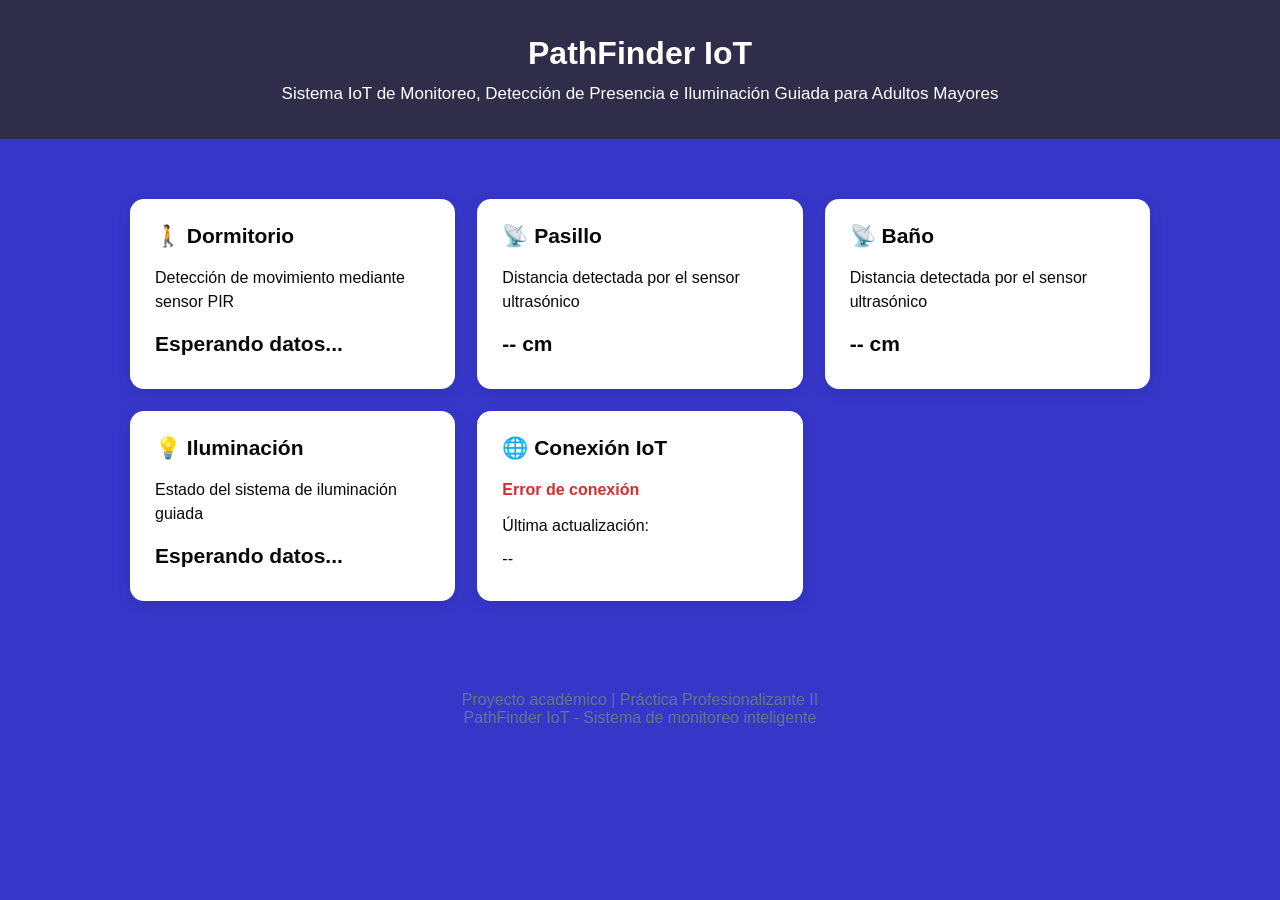
==== index.html @ 56abb402 "Rename PathFinder-IoT.html to index.html" ====
<!DOCTYPE html>
<html lang="es">

<head>
    <meta charset="UTF-8">
    <meta name="viewport" content="width=device-width, initial-scale=1.0">

    <title>PathFinder IoT</title>

    <link rel="stylesheet" href="estilos.css">
</head>

<body>

    <header>
        <h1>PathFinder IoT</h1>
      <p>Sistema IoT de Monitoreo, Detección de Presencia e Iluminación Guiada para Adultos Mayores</p>
    </header>

    <main class="contenedor">

        <!-- DORMITORIO -->
        <section class="tarjeta">
            <h2>🚶 Dormitorio</h2>
            <p>Detección de movimiento mediante sensor PIR</p>
            <div id="movimientoDormitorio" class="valor">
                Esperando datos...
            </div>
        </section>

        <!-- PASILLO -->
        <section class="tarjeta">
            <h2>📡 Pasillo</h2>
            <p>Distancia detectada por el sensor ultrasónico</p>
            <div id="distanciaPasillo" class="valor">-- cm</div>
        </section>

        <!-- BAÑO -->
        <section class="tarjeta">
            <h2>📡 Baño</h2>
            <p>Distancia detectada por el sensor ultrasónico</p>
            <div id="distanciaBano" class="valor">-- cm</div>
        </section>

        <!-- ILUMINACIÓN -->
        <section class="tarjeta">
            <h2>💡 Iluminación</h2>
            <p>Estado del sistema de iluminación guiada</p>
            <div id="iluminacion" class="valor">
                Esperando datos...
            </div>
        </section>

        <!-- CONEXIÓN -->
        <section class="tarjeta">
            <h2>🌐 Conexión IoT</h2>
            <p id="estadoConexion">Conectando...</p>

            <p>Última actualización:</p>
            <div id="ultimaActualizacion">--</div>
        </section>

    </main>

    <footer>
        <p>Proyecto académico | Práctica Profesionalizante II</p>
        <p>PathFinder IoT - Sistema de monitoreo inteligente</p>
    </footer>

   <script src="app.js"></script>

</body>
</html>
---- estilos.css ----
* {
    margin: 0;
    padding: 0;
    box-sizing: border-box;
}

body {
    font-family: Arial, sans-serif;
    background-color: #3636C9;
    color: #0A0908;
}

header {
    background-color: #2F2D4A;
    color: white;
    text-align: center;
    padding: 35px 15px;
}

header h1 {
    font-size: 32px;
    margin-bottom: 12px;
}

header p {
    font-size: 17px;
}

.contenedor {
    max-width: 1050px;
    margin: 45px auto;
    padding: 15px;
    display: grid;
    grid-template-columns: repeat(auto-fit, minmax(250px, 1fr));
    gap: 22px;
}

.tarjeta {
    background-color: white;
    padding: 25px;
    border-radius: 14px;
    box-shadow: 0 4px 15px rgba(0, 0, 0, 0.08);
    min-height: 190px;
}

.tarjeta h2 {
    font-size: 21px;
    margin-bottom: 18px;
}

.tarjeta p {
    margin-bottom: 12px;
    line-height: 1.5;
}

.valor {
    font-size: 21px;
    font-weight: bold;
    margin-top: 18px;
}

.detectado {
    color: #d97706;
}

.sin-movimiento {
    color: #16834a;
}

.conectado {
    color: #16834a;
    font-weight: bold;
}

.desconectado {
    color: #d32f2f;
    font-weight: bold;
}

footer {
    text-align: center;
    padding: 30px 15px;
    color: #64748b;
}

@media (max-width: 600px) {
    header h1 {
        font-size: 26px;
    }

    .contenedor {
        margin: 20px auto;
    }
}
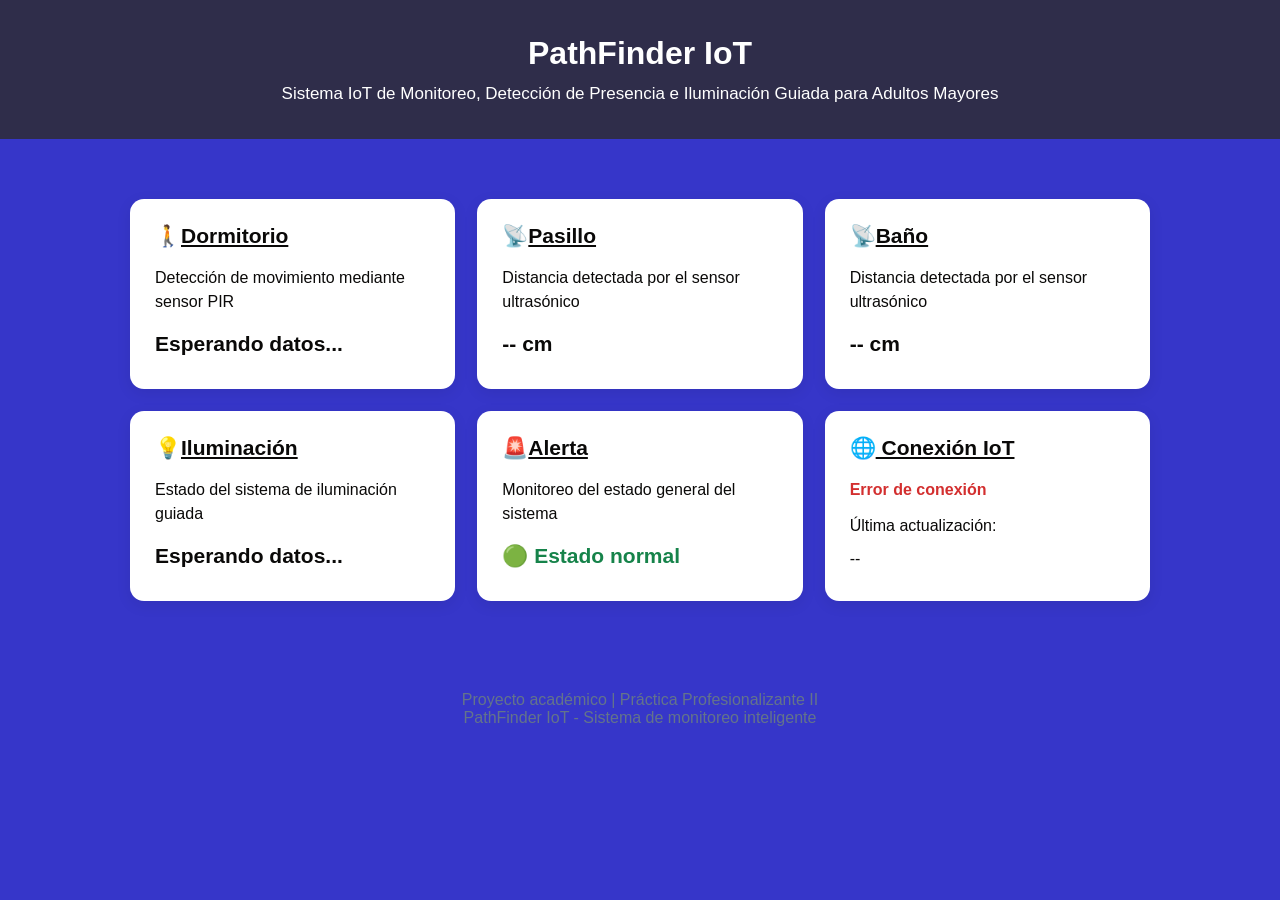
==== commit 1ec20832: "index.html" ====
--- a/index.html
+++ b/index.html
@@ -21,7 +21,7 @@
 
         <!-- DORMITORIO -->
         <section class="tarjeta">
-            <h2>🚶 Dormitorio</h2>
+            <h2>🚶<u>Dormitorio</u></h2>
             <p>Detección de movimiento mediante sensor PIR</p>
             <div id="movimientoDormitorio" class="valor">
                 Esperando datos...
@@ -30,30 +30,38 @@
 
         <!-- PASILLO -->
         <section class="tarjeta">
-            <h2>📡 Pasillo</h2>
+            <h2>📡<u>Pasillo</u></h2>
             <p>Distancia detectada por el sensor ultrasónico</p>
             <div id="distanciaPasillo" class="valor">-- cm</div>
         </section>
 
         <!-- BAÑO -->
         <section class="tarjeta">
-            <h2>📡 Baño</h2>
+            <h2>📡<u>Baño</u></h2>
             <p>Distancia detectada por el sensor ultrasónico</p>
             <div id="distanciaBano" class="valor">-- cm</div>
         </section>
 
         <!-- ILUMINACIÓN -->
         <section class="tarjeta">
-            <h2>💡 Iluminación</h2>
+            <h2>💡<u>Iluminación</u></h2>
             <p>Estado del sistema de iluminación guiada</p>
             <div id="iluminacion" class="valor">
                 Esperando datos...
             </div>
         </section>
-
+        
+         <!-- ALERTA -->
+        <section class="tarjeta tarjeta-alerta">
+           <h2>🚨<u>Alerta</u></h2>
+           <p>Monitoreo del estado general del sistema</p>
+           <div id="estadoAlerta" class="valor alerta-normal">
+            🟢 Estado normal
+           </div>
+        </section>
         <!-- CONEXIÓN -->
         <section class="tarjeta">
-            <h2>🌐 Conexión IoT</h2>
+            <h2>🌐<u> Conexión IoT</u></h2>
             <p id="estadoConexion">Conectando...</p>
 
             <p>Última actualización:</p>
--- a/estilos.css
+++ b/estilos.css
@@ -1,4 +1,3 @@
-
 * {
     margin: 0;
     padding: 0;
@@ -78,6 +77,30 @@
     font-weight: bold;
 }
 
+/* =========================
+   ESTADO DE ALERTAS
+========================= */
+
+.alerta-normal {
+    color: #16834a;
+}
+
+.alerta-preaviso {
+    color: #d97706;
+}
+
+.alerta-critica {
+    color: #d32f2f;
+    animation: parpadeo 1s infinite;
+}
+
+/* Efecto visual para alerta crítica */
+@keyframes parpadeo {
+    50% {
+        opacity: 0.5;
+    }
+}
+
 footer {
     text-align: center;
     padding: 30px 15px;
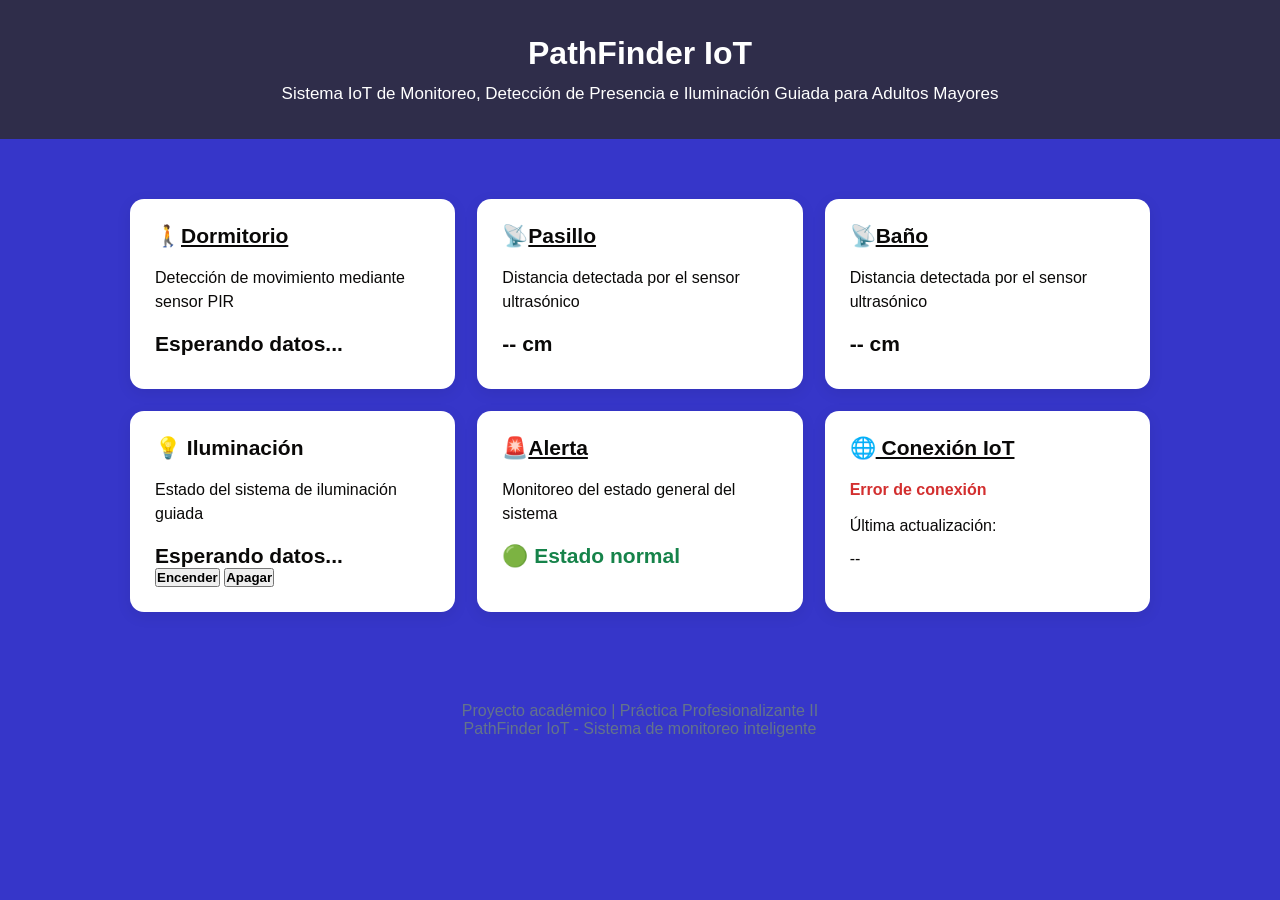
==== commit 9edae6bc: "index.html" ====
--- a/index.html
+++ b/index.html
@@ -43,13 +43,25 @@
         </section>
 
         <!-- ILUMINACIÓN -->
-        <section class="tarjeta">
-            <h2>💡<u>Iluminación</u></h2>
-            <p>Estado del sistema de iluminación guiada</p>
-            <div id="iluminacion" class="valor">
-                Esperando datos...
-            </div>
-        </section>
+      
+       <section class="tarjeta">
+         <h2>💡 Iluminación</h2>
+         <p>Estado del sistema de iluminación guiada</p>
+
+          <div id="iluminacion" class="valor">
+        Esperando datos...
+          </div>
+
+          <div class="controles-luz">
+                <button id="btnEncender" onclick="encenderLuz()">
+                 <b>Encender</b>
+                </button>
+
+                <button id="btnApagar" onclick="apagarLuz()">
+                 <b>Apagar</b>
+                </button>
+         </div>
+       </section>
         
          <!-- ALERTA -->
         <section class="tarjeta tarjeta-alerta">
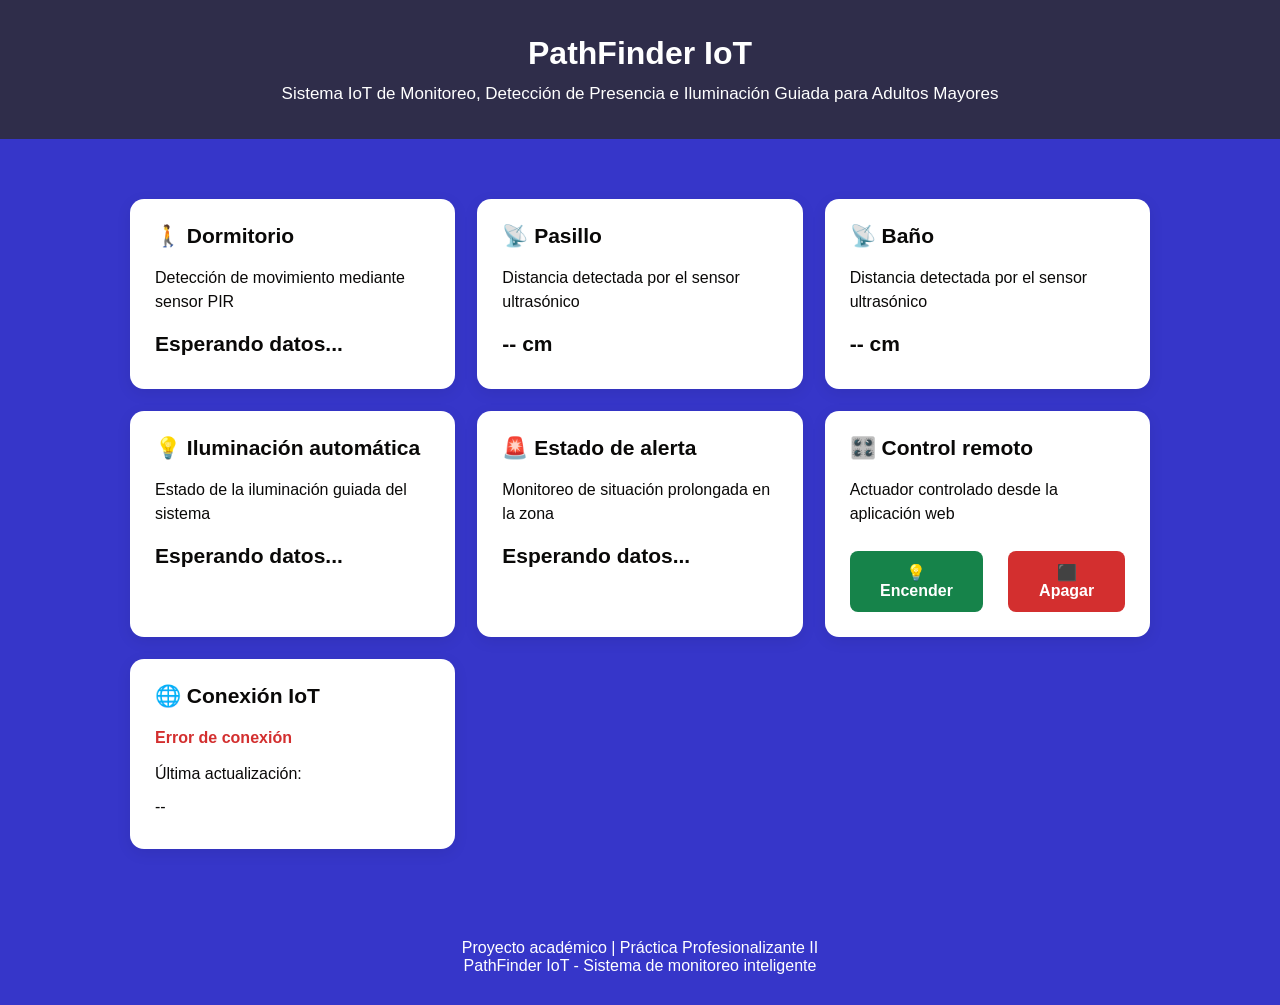
==== commit 4baa4333: "index.html" ====
--- a/index.html
+++ b/index.html
@@ -14,80 +14,133 @@
 
     <header>
         <h1>PathFinder IoT</h1>
-      <p>Sistema IoT de Monitoreo, Detección de Presencia e Iluminación Guiada para Adultos Mayores</p>
+        <p>
+            Sistema IoT de Monitoreo, Detección de Presencia
+            e Iluminación Guiada para Adultos Mayores
+        </p>
     </header>
 
     <main class="contenedor">
 
         <!-- DORMITORIO -->
         <section class="tarjeta">
-            <h2>🚶<u>Dormitorio</u></h2>
+            <h2>🚶 Dormitorio</h2>
             <p>Detección de movimiento mediante sensor PIR</p>
+
             <div id="movimientoDormitorio" class="valor">
                 Esperando datos...
             </div>
         </section>
 
+
         <!-- PASILLO -->
         <section class="tarjeta">
-            <h2>📡<u>Pasillo</u></h2>
+            <h2>📡 Pasillo</h2>
             <p>Distancia detectada por el sensor ultrasónico</p>
-            <div id="distanciaPasillo" class="valor">-- cm</div>
+
+            <div id="distanciaPasillo" class="valor">
+                -- cm
+            </div>
         </section>
+
 
         <!-- BAÑO -->
         <section class="tarjeta">
-            <h2>📡<u>Baño</u></h2>
+            <h2>📡 Baño</h2>
             <p>Distancia detectada por el sensor ultrasónico</p>
-            <div id="distanciaBano" class="valor">-- cm</div>
+
+            <div id="distanciaBano" class="valor">
+                -- cm
+            </div>
         </section>
 
-        <!-- ILUMINACIÓN -->
-      
-       <section class="tarjeta">
-         <h2>💡 Iluminación</h2>
-         <p>Estado del sistema de iluminación guiada</p>
 
-          <div id="iluminacion" class="valor">
-        Esperando datos...
-          </div>
+        <!-- ILUMINACIÓN AUTOMÁTICA -->
+        <section class="tarjeta">
+            <h2>💡 Iluminación automática</h2>
+            <p>Estado de la iluminación guiada del sistema</p>
 
-          <div class="controles-luz">
-                <button id="btnEncender" onclick="encenderLuz()">
-                 <b>Encender</b>
+            <div id="iluminacion" class="valor">
+                Esperando datos...
+            </div>
+        </section>
+
+
+        <!-- ESTADO DE ALERTA -->
+        <section class="tarjeta">
+            <h2>🚨 Estado de alerta</h2>
+            <p>Monitoreo de situación prolongada en la zona</p>
+
+            <div id="estadoAlerta" class="valor">
+                Esperando datos...
+            </div>
+        </section>
+
+
+        <!-- CONTROL REMOTO -->
+        <section class="tarjeta">
+            <h2>🎛️ Control remoto</h2>
+
+            <p>
+                Actuador controlado desde la aplicación web
+            </p>
+
+            <div class="botones-control">
+
+                <button
+                    class="boton-encender"
+                    onclick="encenderIluminacion()">
+
+                    💡 Encender
+
                 </button>
 
-                <button id="btnApagar" onclick="apagarLuz()">
-                 <b>Apagar</b>
+
+                <button
+                    class="boton-apagar"
+                    onclick="apagarIluminacion()">
+
+                    ⬛ Apagar
+
                 </button>
-         </div>
-       </section>
-        
-         <!-- ALERTA -->
-        <section class="tarjeta tarjeta-alerta">
-           <h2>🚨<u>Alerta</u></h2>
-           <p>Monitoreo del estado general del sistema</p>
-           <div id="estadoAlerta" class="valor alerta-normal">
-            🟢 Estado normal
-           </div>
+
+            </div>
         </section>
+
+
         <!-- CONEXIÓN -->
         <section class="tarjeta">
-            <h2>🌐<u> Conexión IoT</u></h2>
-            <p id="estadoConexion">Conectando...</p>
+            <h2>🌐 Conexión IoT</h2>
+
+            <p id="estadoConexion">
+                Conectando...
+            </p>
 
             <p>Última actualización:</p>
-            <div id="ultimaActualizacion">--</div>
+
+            <div id="ultimaActualizacion">
+                --
+            </div>
         </section>
 
     </main>
 
+
     <footer>
-        <p>Proyecto académico | Práctica Profesionalizante II</p>
-        <p>PathFinder IoT - Sistema de monitoreo inteligente</p>
+
+        <p>
+            Proyecto académico | Práctica Profesionalizante II
+        </p>
+
+        <p>
+            PathFinder IoT - Sistema de monitoreo inteligente
+        </p>
+
     </footer>
 
-   <script src="app.js"></script>
+
+    <script src="app.js"></script>
 
 </body>
+
 </html>
--- a/estilos.css
+++ b/estilos.css
@@ -30,8 +30,12 @@
     max-width: 1050px;
     margin: 45px auto;
     padding: 15px;
+
     display: grid;
-    grid-template-columns: repeat(auto-fit, minmax(250px, 1fr));
+
+    grid-template-columns:
+        repeat(auto-fit, minmax(250px, 1fr));
+
     gap: 22px;
 }
 
@@ -39,7 +43,10 @@
     background-color: white;
     padding: 25px;
     border-radius: 14px;
-    box-shadow: 0 4px 15px rgba(0, 0, 0, 0.08);
+
+    box-shadow:
+        0 4px 15px rgba(0, 0, 0, 0.08);
+
     min-height: 190px;
 }
 
@@ -59,6 +66,10 @@
     margin-top: 18px;
 }
 
+/* ==========================
+   ESTADOS GENERALES
+========================== */
+
 .detectado {
     color: #d97706;
 }
@@ -66,6 +77,26 @@
 .sin-movimiento {
     color: #16834a;
 }
+
+/* ==========================
+   ALERTAS
+========================== */
+
+.alerta-normal {
+    color: #16834a;
+}
+
+.alerta-preaviso {
+    color: #d97706;
+}
+
+.alerta-critica {
+    color: #d32f2f;
+}
+
+/* ==========================
+   CONEXIÓN
+========================== */
 
 .conectado {
     color: #16834a;
@@ -77,37 +108,59 @@
     font-weight: bold;
 }
 
-/* =========================
-   ESTADO DE ALERTAS
-========================= */
+/* ==========================
+   BOTONES CONTROL REMOTO
+========================== */
 
-.alerta-normal {
-    color: #16834a;
+.botones-control {
+    display: flex;
+    justify-content: center;
+    gap: 25px;
+    margin-top: 25px;
 }
 
-.alerta-preaviso {
-    color: #d97706;
+.botones-control button {
+    border: none;
+    border-radius: 8px;
+
+    padding: 12px 22px;
+
+    font-size: 16px;
+    font-weight: bold;
+
+    cursor: pointer;
 }
 
-.alerta-critica {
-    color: #d32f2f;
-    animation: parpadeo 1s infinite;
+.boton-encender {
+    background-color: #16834a;
+    color: white;
 }
 
-/* Efecto visual para alerta crítica */
-@keyframes parpadeo {
-    50% {
-        opacity: 0.5;
-    }
+.boton-apagar {
+    background-color: #d32f2f;
+    color: white;
 }
+
+.botones-control button:hover {
+    opacity: 0.85;
+}
+
+/* ==========================
+   FOOTER
+========================== */
 
 footer {
     text-align: center;
     padding: 30px 15px;
-    color: #64748b;
+    color: #ffffff;
 }
 
+/* ==========================
+   CELULAR
+========================== */
+
 @media (max-width: 600px) {
+
     header h1 {
         font-size: 26px;
     }
@@ -115,4 +168,9 @@
     .contenedor {
         margin: 20px auto;
     }
+
+    .botones-control {
+        gap: 15px;
+        flex-wrap: wrap;
+    }
 }
